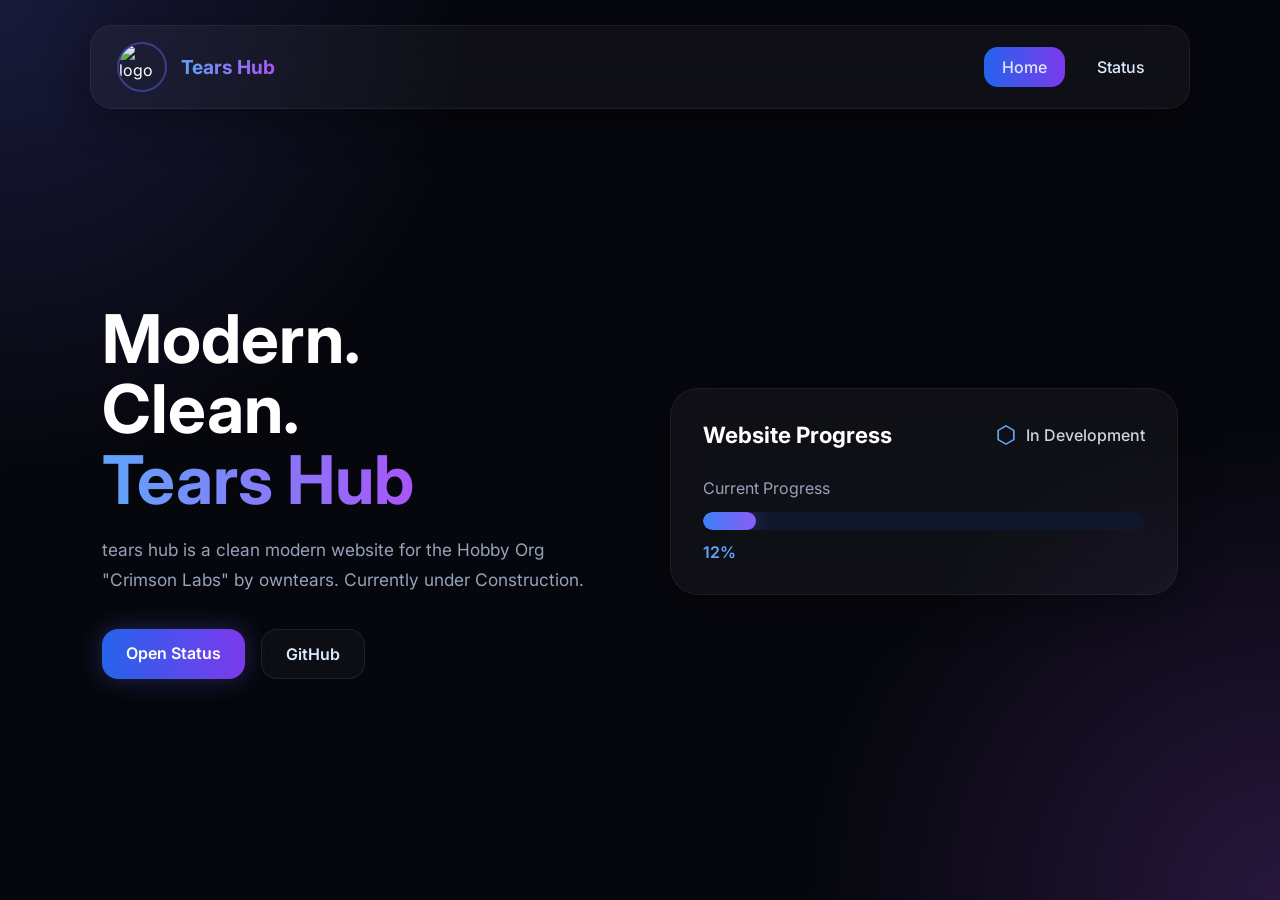
==== index.html @ 907f5e72 "Create index.html" ====
<!DOCTYPE html>
<html lang="en">
<head>
  <meta charset="UTF-8" />
  <meta name="viewport" content="width=device-width, initial-scale=1.0"/>
  <title>Tears Hub</title>

  <link rel="preconnect" href="https://fonts.googleapis.com">
  <link href="https://fonts.googleapis.com/css2?family=Inter:wght@400;500;600;700&display=swap" rel="stylesheet">

  <style>
    *{
      margin:0;
      padding:0;
      box-sizing:border-box;
      font-family:'Inter',sans-serif;
    }

    body{
      background:
      radial-gradient(circle at top left, rgba(99,102,241,0.20), transparent 30%),
      radial-gradient(circle at bottom right, rgba(168,85,247,0.20), transparent 30%),
      #06070d;
      color:white;
      min-height:100vh;
      overflow-x:hidden;
    }

    .navbar-wrapper{
      width:100%;
      display:flex;
      justify-content:center;
      padding-top:25px;
    }

    .navbar{
      width:90%;
      max-width:1100px;
      display:flex;
      justify-content:space-between;
      align-items:center;
      padding:16px 26px;
      border-radius:22px;
      background:rgba(255,255,255,0.04);
      border:1px solid rgba(255,255,255,0.06);
      backdrop-filter:blur(18px);
      box-shadow:0 10px 40px rgba(0,0,0,0.35);
    }

    .logo{
      display:flex;
      align-items:center;
      gap:14px;
    }

    .logo img{
      width:50px;
      height:50px;
      border-radius:50%;
      border:2px solid rgba(99,102,241,0.45);
    }

    .logo h1{
      font-size:1.2rem;
      font-weight:700;
      background:linear-gradient(90deg,#60a5fa,#a855f7);
      -webkit-background-clip:text;
      -webkit-text-fill-color:transparent;
    }

    .nav-links{
      display:flex;
      gap:14px;
    }

    .nav-links a{
      color:#dbeafe;
      text-decoration:none;
      padding:10px 18px;
      border-radius:14px;
      transition:0.25s;
      font-weight:500;
    }

    .nav-links a:hover{
      background:rgba(255,255,255,0.06);
    }

    .active{
      background:linear-gradient(90deg,#2563eb,#7c3aed);
    }

    .hero{
      width:100%;
      min-height:85vh;
      display:flex;
      justify-content:center;
      align-items:center;
      padding:50px 8%;
    }

    .hero-box{
      width:100%;
      max-width:1200px;
      display:grid;
      grid-template-columns:1fr 1fr;
      gap:60px;
      align-items:center;
    }

    .hero-text h2{
      font-size:4.2rem;
      line-height:1.05;
      margin-bottom:20px;
    }

    .gradient{
      background:linear-gradient(90deg,#60a5fa,#a855f7);
      -webkit-background-clip:text;
      -webkit-text-fill-color:transparent;
    }

    .hero-text p{
      color:#94a3b8;
      font-size:1.08rem;
      line-height:1.7;
      max-width:520px;
      margin-bottom:35px;
    }

    .buttons{
      display:flex;
      gap:16px;
    }

    .btn{
      text-decoration:none;
      padding:14px 24px;
      border-radius:16px;
      transition:0.25s;
      font-weight:600;
    }

    .btn-primary{
      background:linear-gradient(90deg,#2563eb,#7c3aed);
      color:white;
      box-shadow:0 0 25px rgba(99,102,241,0.30);
    }

    .btn-primary:hover{
      transform:translateY(-2px);
    }

    .btn-secondary{
      border:1px solid rgba(255,255,255,0.08);
      background:rgba(255,255,255,0.03);
      color:#dbeafe;
    }

    .preview-card{
      background:rgba(255,255,255,0.04);
      border:1px solid rgba(255,255,255,0.06);
      border-radius:28px;
      padding:32px;
      backdrop-filter:blur(18px);
      box-shadow:0 10px 40px rgba(0,0,0,0.35);
    }

    .preview-top{
      display:flex;
      justify-content:space-between;
      align-items:center;
      margin-bottom:30px;
    }

    .preview-top h3{
      font-size:1.4rem;
    }

    .status{
      display:flex;
      align-items:center;
      gap:10px;
      color:#cbd5e1;
      font-weight:500;
    }

    .status svg{
      width:20px;
      height:20px;
      fill:#60a5fa;
    }

    .progress-bar{
      width:100%;
      height:18px;
      border-radius:999px;
      background:#0f172a;
      overflow:hidden;
      margin-top:14px;
    }

    .progress{
      width:12%;
      height:100%;
      border-radius:999px;
      background:linear-gradient(90deg,#3b82f6,#8b5cf6);
      box-shadow:0 0 20px rgba(99,102,241,0.45);
    }

    .percent{
      margin-top:12px;
      color:#60a5fa;
      font-weight:600;
    }

    @media(max-width:900px){

      .hero-box{
        grid-template-columns:1fr;
      }

      .hero-text h2{
        font-size:3rem;
      }

      .navbar{
        flex-direction:column;
        gap:18px;
      }
    }
  </style>
</head>
<body>

  <div class="navbar-wrapper">
    <nav class="navbar">

      <div class="logo">
        <img src="https://github.com/owntears.png" alt="logo">
        <h1>Tears Hub</h1>
      </div>

      <div class="nav-links">
        <a class="active" href="index.html">Home</a>
        <a href="status.html">Status</a>
      </div>

    </nav>
  </div>

  <section class="hero">

    <div class="hero-box">

      <div class="hero-text">

        <h2>
          Modern.<br>
          Clean.<br>
          <span class="gradient">Tears Hub</span>
        </h2>

        <p>
         tears hub is a clean modern website for the Hobby Org "Crimson Labs" by owntears.
          Currently under Construction.
        </p>

        <div class="buttons">
          <a href="status.html" class="btn btn-primary">Open Status</a>
          <a href="https://github.com/owntears" class="btn btn-secondary">GitHub</a>
        </div>

      </div>

      <div class="preview-card">

        <div class="preview-top">

          <h3>Website Progress</h3>

          <div class="status">

            <svg role="img" viewBox="0 0 24 24">
              <path d="M12 0L1.605 6v12L12 24l10.395-6V6L12 0zm0 2.197l8.395 4.848v9.91L12 21.803l-8.395-4.848v-9.91L12 2.197z"/>
            </svg>

            <span>In Development</span>

          </div>

        </div>

        <p style="color:#94a3b8;">Current Progress</p>

        <div class="progress-bar">
          <div class="progress"></div>
        </div>

        <div class="percent">12%</div>

      </div>

    </div>

  </section>

</body>
</html>
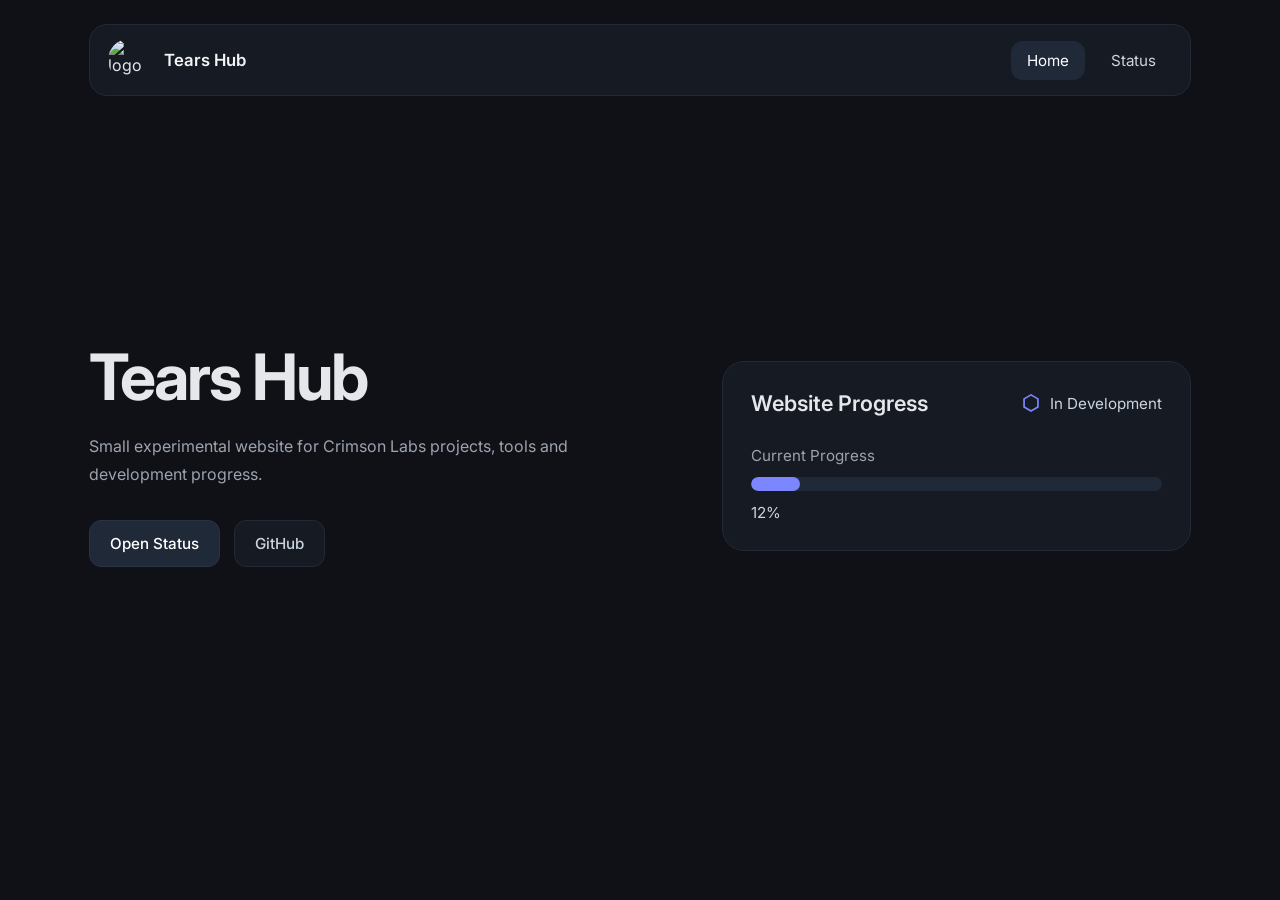
==== commit a54af189: "Update index.html" ====
--- a/index.html
+++ b/index.html
@@ -17,34 +17,26 @@
     }
 
     body{
-      background:
-      radial-gradient(circle at top left, rgba(99,102,241,0.20), transparent 30%),
-      radial-gradient(circle at bottom right, rgba(168,85,247,0.20), transparent 30%),
-      #06070d;
-      color:white;
+      background:#0f1117;
+      color:#e5e7eb;
       min-height:100vh;
-      overflow-x:hidden;
-    }
-
-    .navbar-wrapper{
+    }
+
+    .container{
       width:100%;
-      display:flex;
-      justify-content:center;
-      padding-top:25px;
+      max-width:1150px;
+      margin:auto;
+      padding:24px;
     }
 
     .navbar{
-      width:90%;
-      max-width:1100px;
-      display:flex;
+      display:flex;
+      align-items:center;
       justify-content:space-between;
-      align-items:center;
-      padding:16px 26px;
-      border-radius:22px;
-      background:rgba(255,255,255,0.04);
-      border:1px solid rgba(255,255,255,0.06);
-      backdrop-filter:blur(18px);
-      box-shadow:0 10px 40px rgba(0,0,0,0.35);
+      background:#161a22;
+      border:1px solid #232938;
+      border-radius:18px;
+      padding:14px 18px;
     }
 
     .logo{
@@ -54,127 +46,114 @@
     }
 
     .logo img{
-      width:50px;
-      height:50px;
+      width:42px;
+      height:42px;
       border-radius:50%;
-      border:2px solid rgba(99,102,241,0.45);
     }
 
     .logo h1{
-      font-size:1.2rem;
-      font-weight:700;
-      background:linear-gradient(90deg,#60a5fa,#a855f7);
-      -webkit-background-clip:text;
-      -webkit-text-fill-color:transparent;
+      font-size:1.05rem;
+      font-weight:600;
+      color:#f3f4f6;
     }
 
     .nav-links{
       display:flex;
-      gap:14px;
+      gap:10px;
     }
 
     .nav-links a{
-      color:#dbeafe;
       text-decoration:none;
-      padding:10px 18px;
-      border-radius:14px;
-      transition:0.25s;
-      font-weight:500;
+      color:#cbd5e1;
+      padding:10px 16px;
+      border-radius:12px;
+      transition:0.2s;
+      font-size:0.95rem;
     }
 
     .nav-links a:hover{
-      background:rgba(255,255,255,0.06);
+      background:#1d2430;
     }
 
     .active{
-      background:linear-gradient(90deg,#2563eb,#7c3aed);
+      background:#202938;
+      color:white !important;
     }
 
     .hero{
-      width:100%;
-      min-height:85vh;
-      display:flex;
-      justify-content:center;
-      align-items:center;
-      padding:50px 8%;
-    }
-
-    .hero-box{
-      width:100%;
-      max-width:1200px;
       display:grid;
-      grid-template-columns:1fr 1fr;
+      grid-template-columns:1.1fr 0.9fr;
       gap:60px;
       align-items:center;
-    }
-
-    .hero-text h2{
-      font-size:4.2rem;
-      line-height:1.05;
-      margin-bottom:20px;
-    }
-
-    .gradient{
-      background:linear-gradient(90deg,#60a5fa,#a855f7);
-      -webkit-background-clip:text;
-      -webkit-text-fill-color:transparent;
-    }
-
-    .hero-text p{
-      color:#94a3b8;
-      font-size:1.08rem;
+      min-height:80vh;
+    }
+
+    .hero-left h2{
+      font-size:4rem;
+      line-height:1;
+      margin-bottom:24px;
+      letter-spacing:-2px;
+    }
+
+    .hero-left p{
+      color:#9ca3af;
       line-height:1.7;
       max-width:520px;
-      margin-bottom:35px;
+      margin-bottom:32px;
+      font-size:1rem;
     }
 
     .buttons{
       display:flex;
-      gap:16px;
+      gap:14px;
     }
 
     .btn{
       text-decoration:none;
-      padding:14px 24px;
-      border-radius:16px;
-      transition:0.25s;
+      padding:13px 20px;
+      border-radius:12px;
+      font-weight:500;
+      transition:0.2s;
+      font-size:0.95rem;
+    }
+
+    .btn-primary{
+      background:#202938;
+      border:1px solid #2a3344;
+      color:white;
+    }
+
+    .btn-primary:hover{
+      background:#2a3344;
+    }
+
+    .btn-secondary{
+      background:#161a22;
+      border:1px solid #232938;
+      color:#cbd5e1;
+    }
+
+    .btn-secondary:hover{
+      background:#1b2130;
+    }
+
+    .card{
+      background:#161a22;
+      border:1px solid #232938;
+      border-radius:22px;
+      padding:28px;
+    }
+
+    .card-top{
+      display:flex;
+      align-items:center;
+      justify-content:space-between;
+      margin-bottom:30px;
+    }
+
+    .card-top h3{
+      font-size:1.35rem;
       font-weight:600;
-    }
-
-    .btn-primary{
-      background:linear-gradient(90deg,#2563eb,#7c3aed);
-      color:white;
-      box-shadow:0 0 25px rgba(99,102,241,0.30);
-    }
-
-    .btn-primary:hover{
-      transform:translateY(-2px);
-    }
-
-    .btn-secondary{
-      border:1px solid rgba(255,255,255,0.08);
-      background:rgba(255,255,255,0.03);
-      color:#dbeafe;
-    }
-
-    .preview-card{
-      background:rgba(255,255,255,0.04);
-      border:1px solid rgba(255,255,255,0.06);
-      border-radius:28px;
-      padding:32px;
-      backdrop-filter:blur(18px);
-      box-shadow:0 10px 40px rgba(0,0,0,0.35);
-    }
-
-    .preview-top{
-      display:flex;
-      justify-content:space-between;
-      align-items:center;
-      margin-bottom:30px;
-    }
-
-    .preview-top h3{
-      font-size:1.4rem;
     }
 
     .status{
@@ -182,46 +161,51 @@
       align-items:center;
       gap:10px;
       color:#cbd5e1;
-      font-weight:500;
+      font-size:0.95rem;
     }
 
     .status svg{
-      width:20px;
-      height:20px;
-      fill:#60a5fa;
+      width:18px;
+      height:18px;
+      fill:#7c86ff;
+    }
+
+    .label{
+      color:#9ca3af;
+      margin-bottom:12px;
+      font-size:0.95rem;
     }
 
     .progress-bar{
       width:100%;
-      height:18px;
+      height:14px;
+      background:#202938;
       border-radius:999px;
-      background:#0f172a;
       overflow:hidden;
-      margin-top:14px;
     }
 
     .progress{
       width:12%;
       height:100%;
+      background:#7c86ff;
       border-radius:999px;
-      background:linear-gradient(90deg,#3b82f6,#8b5cf6);
-      box-shadow:0 0 20px rgba(99,102,241,0.45);
     }
 
     .percent{
       margin-top:12px;
-      color:#60a5fa;
-      font-weight:600;
+      color:#d1d5db;
+      font-size:0.95rem;
     }
 
     @media(max-width:900px){
 
-      .hero-box{
+      .hero{
         grid-template-columns:1fr;
+        padding-top:60px;
       }
 
-      .hero-text h2{
-        font-size:3rem;
+      .hero-left h2{
+        font-size:2.8rem;
       }
 
       .navbar{
@@ -233,7 +217,8 @@
 </head>
 <body>
 
-  <div class="navbar-wrapper">
+  <div class="container">
+
     <nav class="navbar">
 
       <div class="logo">
@@ -247,23 +232,18 @@
       </div>
 
     </nav>
-  </div>
-
-  <section class="hero">
-
-    <div class="hero-box">
-
-      <div class="hero-text">
+
+    <section class="hero">
+
+      <div class="hero-left">
 
         <h2>
-          Modern.<br>
-          Clean.<br>
-          <span class="gradient">Tears Hub</span>
+          Tears Hub
         </h2>
 
         <p>
-         tears hub is a clean modern website for the Hobby Org "Crimson Labs" by owntears.
-          Currently under Construction.
+          Small experimental website for Crimson Labs projects,
+          tools and development progress.
         </p>
 
         <div class="buttons">
@@ -273,16 +253,16 @@
 
       </div>
 
-      <div class="preview-card">
-
-        <div class="preview-top">
+      <div class="card">
+
+        <div class="card-top">
 
           <h3>Website Progress</h3>
 
           <div class="status">
 
-            <svg role="img" viewBox="0 0 24 24">
-              <path d="M12 0L1.605 6v12L12 24l10.395-6V6L12 0zm0 2.197l8.395 4.848v9.91L12 21.803l-8.395-4.848v-9.91L12 2.197z"/>
+            <svg viewBox="0 0 24 24">
+              <path d="M12 0L1.605 6v12L12 24l10.395-6V6L12 0zm0 2.4l8.1 4.7v9.4l-8.1 4.7-8.1-4.7V7.1L12 2.4z"/>
             </svg>
 
             <span>In Development</span>
@@ -291,7 +271,7 @@
 
         </div>
 
-        <p style="color:#94a3b8;">Current Progress</p>
+        <div class="label">Current Progress</div>
 
         <div class="progress-bar">
           <div class="progress"></div>
@@ -301,9 +281,9 @@
 
       </div>
 
-    </div>
-
-  </section>
+    </section>
+
+  </div>
 
 </body>
 </html>
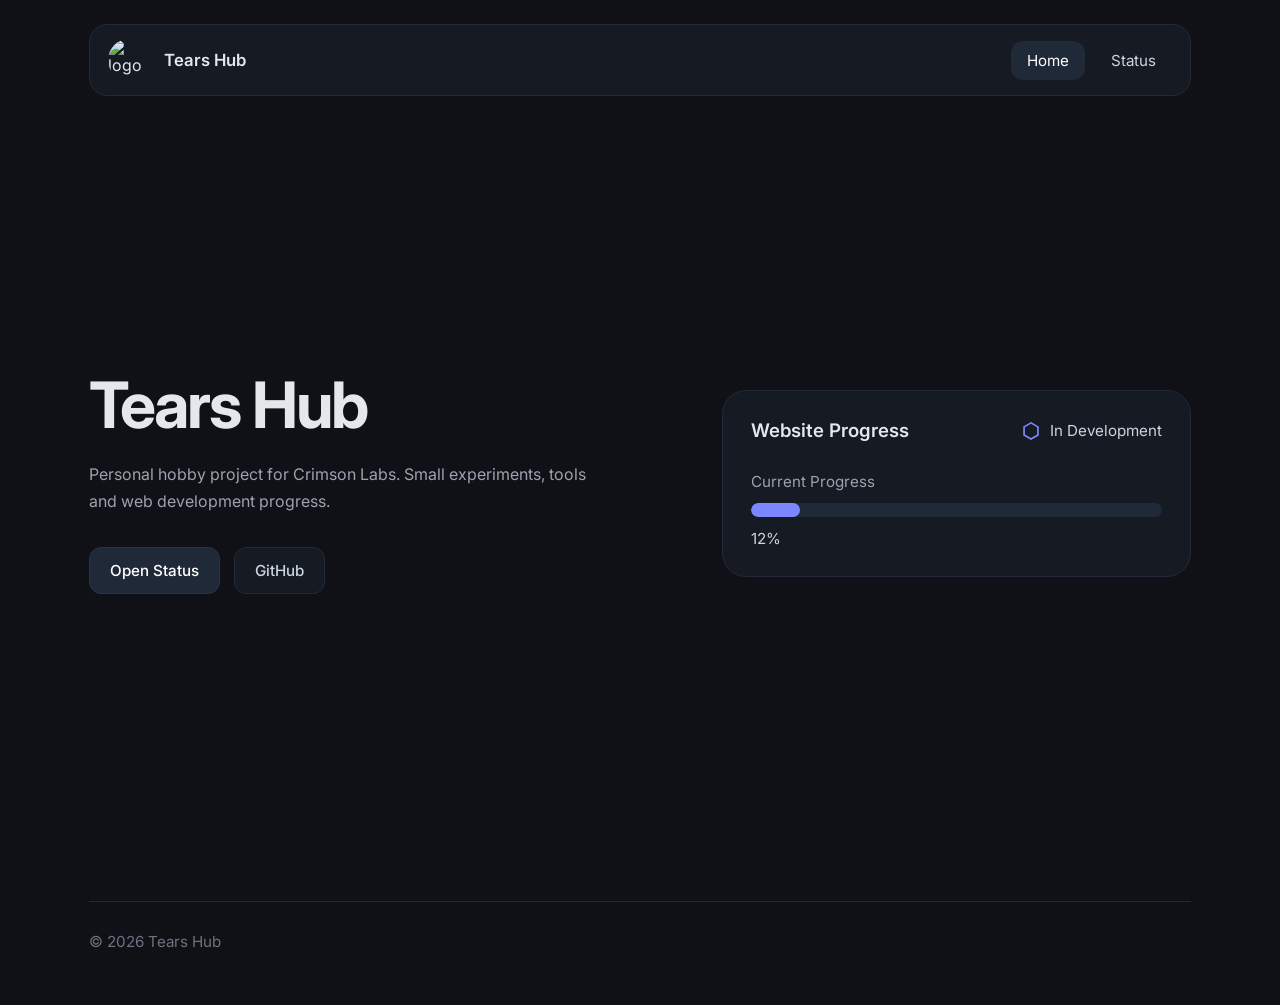
==== commit 70836359: "Update index.html" ====
--- a/index.html
+++ b/index.html
@@ -1,219 +1,14 @@
 <!DOCTYPE html>
 <html lang="en">
 <head>
-  <meta charset="UTF-8" />
-  <meta name="viewport" content="width=device-width, initial-scale=1.0"/>
+  <meta charset="UTF-8">
+  <meta name="viewport" content="width=device-width, initial-scale=1.0">
   <title>Tears Hub</title>
 
   <link rel="preconnect" href="https://fonts.googleapis.com">
   <link href="https://fonts.googleapis.com/css2?family=Inter:wght@400;500;600;700&display=swap" rel="stylesheet">
 
-  <style>
-    *{
-      margin:0;
-      padding:0;
-      box-sizing:border-box;
-      font-family:'Inter',sans-serif;
-    }
-
-    body{
-      background:#0f1117;
-      color:#e5e7eb;
-      min-height:100vh;
-    }
-
-    .container{
-      width:100%;
-      max-width:1150px;
-      margin:auto;
-      padding:24px;
-    }
-
-    .navbar{
-      display:flex;
-      align-items:center;
-      justify-content:space-between;
-      background:#161a22;
-      border:1px solid #232938;
-      border-radius:18px;
-      padding:14px 18px;
-    }
-
-    .logo{
-      display:flex;
-      align-items:center;
-      gap:14px;
-    }
-
-    .logo img{
-      width:42px;
-      height:42px;
-      border-radius:50%;
-    }
-
-    .logo h1{
-      font-size:1.05rem;
-      font-weight:600;
-      color:#f3f4f6;
-    }
-
-    .nav-links{
-      display:flex;
-      gap:10px;
-    }
-
-    .nav-links a{
-      text-decoration:none;
-      color:#cbd5e1;
-      padding:10px 16px;
-      border-radius:12px;
-      transition:0.2s;
-      font-size:0.95rem;
-    }
-
-    .nav-links a:hover{
-      background:#1d2430;
-    }
-
-    .active{
-      background:#202938;
-      color:white !important;
-    }
-
-    .hero{
-      display:grid;
-      grid-template-columns:1.1fr 0.9fr;
-      gap:60px;
-      align-items:center;
-      min-height:80vh;
-    }
-
-    .hero-left h2{
-      font-size:4rem;
-      line-height:1;
-      margin-bottom:24px;
-      letter-spacing:-2px;
-    }
-
-    .hero-left p{
-      color:#9ca3af;
-      line-height:1.7;
-      max-width:520px;
-      margin-bottom:32px;
-      font-size:1rem;
-    }
-
-    .buttons{
-      display:flex;
-      gap:14px;
-    }
-
-    .btn{
-      text-decoration:none;
-      padding:13px 20px;
-      border-radius:12px;
-      font-weight:500;
-      transition:0.2s;
-      font-size:0.95rem;
-    }
-
-    .btn-primary{
-      background:#202938;
-      border:1px solid #2a3344;
-      color:white;
-    }
-
-    .btn-primary:hover{
-      background:#2a3344;
-    }
-
-    .btn-secondary{
-      background:#161a22;
-      border:1px solid #232938;
-      color:#cbd5e1;
-    }
-
-    .btn-secondary:hover{
-      background:#1b2130;
-    }
-
-    .card{
-      background:#161a22;
-      border:1px solid #232938;
-      border-radius:22px;
-      padding:28px;
-    }
-
-    .card-top{
-      display:flex;
-      align-items:center;
-      justify-content:space-between;
-      margin-bottom:30px;
-    }
-
-    .card-top h3{
-      font-size:1.35rem;
-      font-weight:600;
-    }
-
-    .status{
-      display:flex;
-      align-items:center;
-      gap:10px;
-      color:#cbd5e1;
-      font-size:0.95rem;
-    }
-
-    .status svg{
-      width:18px;
-      height:18px;
-      fill:#7c86ff;
-    }
-
-    .label{
-      color:#9ca3af;
-      margin-bottom:12px;
-      font-size:0.95rem;
-    }
-
-    .progress-bar{
-      width:100%;
-      height:14px;
-      background:#202938;
-      border-radius:999px;
-      overflow:hidden;
-    }
-
-    .progress{
-      width:12%;
-      height:100%;
-      background:#7c86ff;
-      border-radius:999px;
-    }
-
-    .percent{
-      margin-top:12px;
-      color:#d1d5db;
-      font-size:0.95rem;
-    }
-
-    @media(max-width:900px){
-
-      .hero{
-        grid-template-columns:1fr;
-        padding-top:60px;
-      }
-
-      .hero-left h2{
-        font-size:2.8rem;
-      }
-
-      .navbar{
-        flex-direction:column;
-        gap:18px;
-      }
-    }
-  </style>
+  <link rel="stylesheet" href="style.css">
 </head>
 <body>
 
@@ -237,13 +32,11 @@
 
       <div class="hero-left">
 
-        <h2>
-          Tears Hub
-        </h2>
+        <h2>Tears Hub</h2>
 
         <p>
-          Small experimental website for Crimson Labs projects,
-          tools and development progress.
+          Personal hobby project for Crimson Labs.
+          Small experiments, tools and web development progress.
         </p>
 
         <div class="buttons">
@@ -283,6 +76,10 @@
 
     </section>
 
+    <footer>
+      © 2026 Tears Hub
+    </footer>
+
   </div>
 
 </body>
--- a/style.css
+++ b/style.css
@@ -0,0 +1,381 @@
+*{
+  margin:0;
+  padding:0;
+  box-sizing:border-box;
+}
+
+html{
+  scroll-behavior:smooth;
+}
+
+body{
+  background:#0f1117;
+  color:#e5e7eb;
+  font-family:'Inter',sans-serif;
+  min-height:100vh;
+  overflow-x:hidden;
+  position:relative;
+}
+
+/* noise overlay */
+
+body::before{
+  content:"";
+  position:fixed;
+  inset:0;
+  pointer-events:none;
+  opacity:.025;
+  background-image:
+  radial-gradient(#ffffff 0.5px, transparent 0.5px);
+  background-size:4px 4px;
+  z-index:999;
+}
+
+.container{
+  width:100%;
+  max-width:1150px;
+  margin:auto;
+  padding:24px;
+}
+
+/* navbar */
+
+.navbar{
+  display:flex;
+  align-items:center;
+  justify-content:space-between;
+  background:#161a22;
+  border:1px solid #232938;
+  border-radius:18px;
+  padding:14px 18px;
+  margin-bottom:50px;
+}
+
+.logo{
+  display:flex;
+  align-items:center;
+  gap:14px;
+}
+
+.logo img{
+  width:42px;
+  height:42px;
+  border-radius:50%;
+}
+
+.logo h1{
+  font-size:1.05rem;
+  font-weight:600;
+}
+
+.nav-links{
+  display:flex;
+  gap:10px;
+}
+
+.nav-links a{
+  text-decoration:none;
+  color:#cbd5e1;
+  padding:10px 16px;
+  border-radius:12px;
+  transition:.2s;
+  font-size:.95rem;
+}
+
+.nav-links a:hover{
+  background:#1d2430;
+}
+
+.active{
+  background:#202938;
+  color:white !important;
+}
+
+/* hero */
+
+.hero{
+  display:grid;
+  grid-template-columns:1.1fr .9fr;
+  gap:60px;
+  align-items:center;
+  min-height:75vh;
+}
+
+.hero-left h2{
+  font-size:4rem;
+  line-height:1;
+  letter-spacing:-2px;
+  margin-bottom:24px;
+}
+
+.hero-left p{
+  color:#9ca3af;
+  line-height:1.7;
+  max-width:520px;
+  margin-bottom:32px;
+}
+
+.buttons{
+  display:flex;
+  gap:14px;
+  flex-wrap:wrap;
+}
+
+.btn{
+  text-decoration:none;
+  padding:13px 20px;
+  border-radius:12px;
+  transition:.2s;
+  font-size:.95rem;
+  font-weight:500;
+}
+
+.btn-primary{
+  background:#202938;
+  border:1px solid #2a3344;
+  color:white;
+}
+
+.btn-primary:hover{
+  background:#2a3344;
+}
+
+.btn-secondary{
+  background:#161a22;
+  border:1px solid #232938;
+  color:#cbd5e1;
+}
+
+.btn-secondary:hover{
+  background:#1b2130;
+}
+
+/* cards */
+
+.card,
+.status-card,
+.error-card{
+  background:#161a22;
+  border:1px solid #232938;
+  border-radius:24px;
+}
+
+.card{
+  padding:28px;
+}
+
+.card-top,
+.status-top{
+  display:flex;
+  align-items:center;
+  justify-content:space-between;
+  margin-bottom:30px;
+  gap:20px;
+  flex-wrap:wrap;
+}
+
+.card-top h3,
+.status-top h2{
+  font-weight:600;
+}
+
+.status{
+  display:flex;
+  align-items:center;
+  gap:10px;
+  color:#cbd5e1;
+  font-size:.95rem;
+}
+
+.status svg{
+  width:18px;
+  height:18px;
+  fill:#7c86ff;
+}
+
+.label{
+  color:#9ca3af;
+  margin-bottom:12px;
+  font-size:.95rem;
+}
+
+.progress-bar{
+  width:100%;
+  height:14px;
+  background:#202938;
+  border-radius:999px;
+  overflow:hidden;
+}
+
+.progress{
+  width:12%;
+  height:100%;
+  background:#7c86ff;
+  border-radius:999px;
+  animation:load 1.2s ease;
+}
+
+@keyframes load{
+  from{
+    width:0%;
+  }
+}
+
+.percent{
+  margin-top:12px;
+  color:#d1d5db;
+  font-size:.95rem;
+}
+
+/* footer */
+
+footer{
+  margin-top:80px;
+  border-top:1px solid #232938;
+  padding:30px 0;
+  color:#6b7280;
+  font-size:.95rem;
+}
+
+/* status page */
+
+.status-wrapper{
+  display:flex;
+  justify-content:center;
+  align-items:center;
+  min-height:70vh;
+}
+
+.status-card{
+  width:100%;
+  max-width:760px;
+  padding:34px;
+}
+
+/* 404 */
+
+.error-wrapper{
+  min-height:75vh;
+  display:flex;
+  justify-content:center;
+  align-items:center;
+}
+
+.error-card{
+  width:100%;
+  max-width:760px;
+  padding:40px;
+  text-align:center;
+}
+
+.error-code{
+  font-size:6rem;
+  font-weight:700;
+  letter-spacing:-4px;
+  margin-bottom:10px;
+}
+
+.error-title{
+  font-size:1.4rem;
+  font-weight:600;
+  margin-bottom:16px;
+}
+
+.error-text{
+  color:#9ca3af;
+  line-height:1.7;
+  max-width:500px;
+  margin:auto;
+  margin-bottom:30px;
+}
+
+/* penguin */
+
+.penguin-wrapper{
+  margin:10px 0 30px;
+  overflow:hidden;
+  height:90px;
+  position:relative;
+}
+
+.penguin{
+  position:absolute;
+  left:-100px;
+  font-size:60px;
+  animation:walk 12s linear infinite;
+}
+
+@keyframes walk{
+  from{
+    left:-100px;
+  }
+
+  to{
+    left:110%;
+  }
+}
+
+/* quote */
+
+.quote{
+  color:#9ca3af;
+  font-style:italic;
+  margin-bottom:28px;
+  line-height:1.6;
+}
+
+/* mobile */
+
+@media(max-width:900px){
+
+  .hero{
+    grid-template-columns:1fr;
+    gap:40px;
+    min-height:auto;
+    padding:30px 0 60px;
+  }
+
+  .hero-left h2{
+    font-size:2.8rem;
+  }
+}
+
+@media(max-width:700px){
+
+  .container{
+    padding:16px;
+  }
+
+  .navbar{
+    flex-direction:column;
+    gap:18px;
+    align-items:flex-start;
+  }
+
+  .nav-links{
+    width:100%;
+  }
+
+  .nav-links a{
+    flex:1;
+    text-align:center;
+  }
+
+  .hero-left h2{
+    font-size:2.3rem;
+  }
+
+  .status-card,
+  .error-card,
+  .card{
+    padding:24px;
+  }
+
+  .error-code{
+    font-size:4.5rem;
+  }
+
+  .error-title{
+    font-size:1.2rem;
+  }
+}
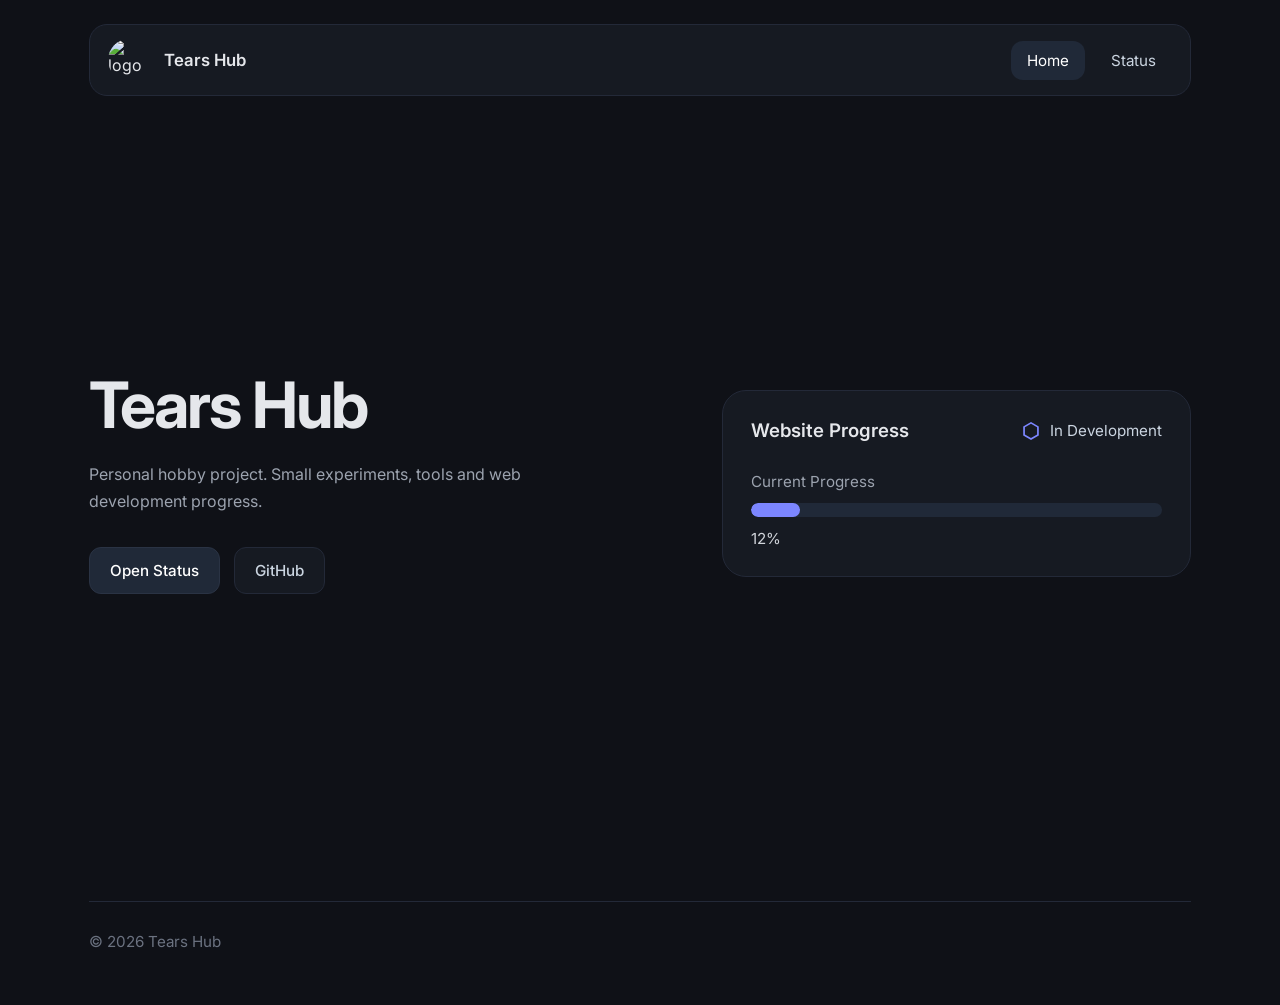
==== commit 1770179c: "Update index.html" ====
--- a/index.html
+++ b/index.html
@@ -35,7 +35,7 @@
         <h2>Tears Hub</h2>
 
         <p>
-          Personal hobby project for Crimson Labs.
+          Personal hobby project.
           Small experiments, tools and web development progress.
         </p>
 
